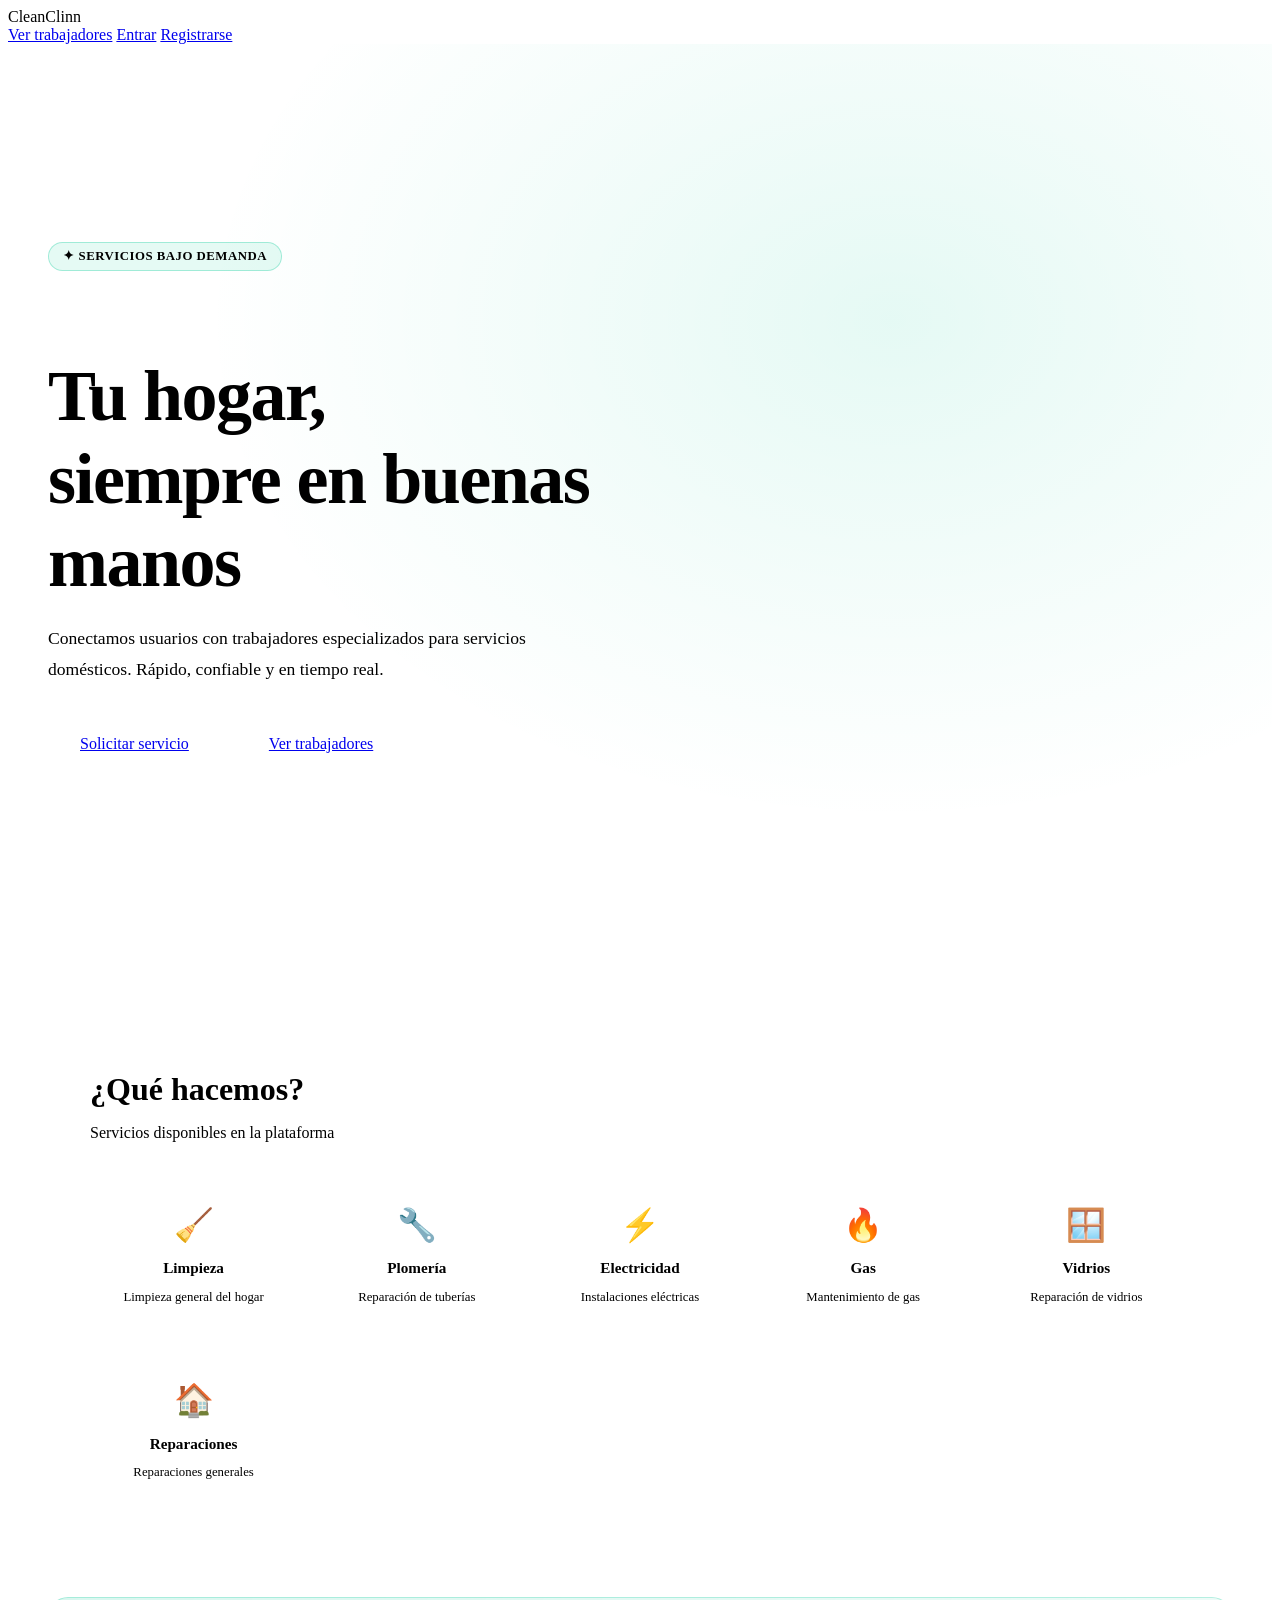
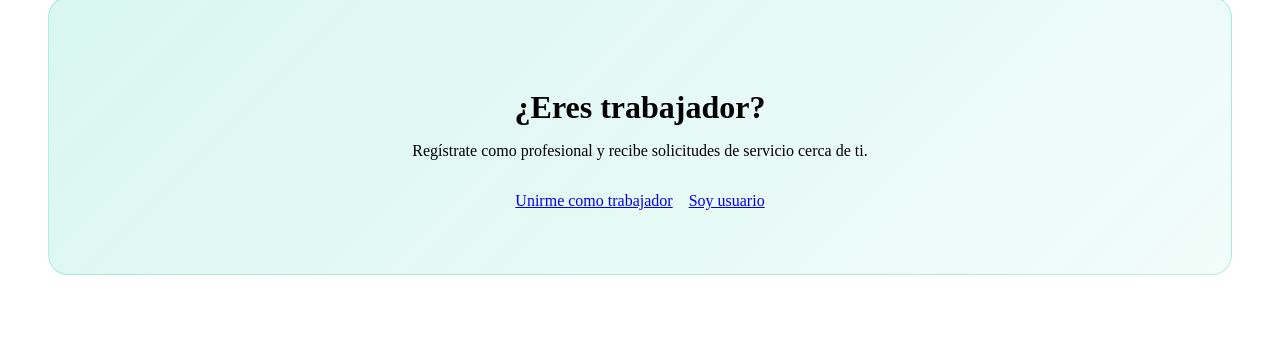
==== CleanClinn/wwwroot/index.html @ 0477263e "feat: estructura base, estilos generales y landing page" ====
﻿<!DOCTYPE html>
<html lang="es">
<head>
    <meta charset="UTF-8" />
    <meta name="viewport" content="width=device-width, initial-scale=1.0" />
    <title>Clean Clinn — Servicios para el hogar</title>
    <link rel="stylesheet" href="/css/style.css" />
    <style>
        .hero {
            min-height: 88vh;
            display: flex;
            align-items: center;
            padding: 4rem 2.5rem;
            background: radial-gradient(ellipse at 70% 30%, rgba(0,200,150,0.1) 0%, transparent 55%);
            position: relative;
            overflow: hidden;
        }

            .hero::before {
                content: '';
                position: absolute;
                inset: 0;
                background-image: radial-gradient(circle, rgba(255,255,255,0.03) 1px, transparent 1px);
                background-size: 32px 32px;
                pointer-events: none;
            }

        .hero-content {
            max-width: 640px;
            z-index: 1;
        }

        .hero-tag {
            display: inline-flex;
            align-items: center;
            gap: 0.5rem;
            background: rgba(0,200,150,0.1);
            border: 1px solid rgba(0,200,150,0.3);
            color: var(--verde);
            padding: 0.35rem 0.9rem;
            border-radius: 999px;
            font-size: 0.8rem;
            font-weight: 600;
            letter-spacing: 0.5px;
            text-transform: uppercase;
            margin-bottom: 1.5rem;
        }

        .hero h1 {
            font-size: clamp(2.5rem, 6vw, 4.5rem);
            letter-spacing: -1.5px;
            margin-bottom: 1.2rem;
        }

            .hero h1 .accent {
                color: var(--verde);
            }

        .hero p {
            font-size: 1.1rem;
            color: var(--gris-texto);
            max-width: 480px;
            margin-bottom: 2.2rem;
            line-height: 1.8;
        }

        .hero-btns {
            display: flex;
            gap: 1rem;
            flex-wrap: wrap;
        }

            .hero-btns .btn {
                padding: 0.85rem 2rem;
                font-size: 1rem;
            }

        /* Servicios */
        .servicios-section {
            padding: 5rem 2.5rem;
        }

            .servicios-section h2 {
                font-size: 2rem;
                margin-bottom: 0.5rem;
            }

            .servicios-section .sub {
                color: var(--gris-texto);
                margin-bottom: 2.5rem;
            }

        .servicios-grid {
            display: grid;
            grid-template-columns: repeat(auto-fill, minmax(200px, 1fr));
            gap: 1rem;
        }

        .servicio-item {
            background: var(--gris-oscuro);
            border: 1px solid var(--gris-borde);
            border-radius: var(--radio);
            padding: 1.5rem 1.2rem;
            text-align: center;
            transition: border-color 0.2s, transform 0.2s;
        }

            .servicio-item:hover {
                border-color: var(--verde);
                transform: translateY(-3px);
            }

            .servicio-item .icono {
                font-size: 2rem;
                margin-bottom: 0.8rem;
            }

            .servicio-item h3 {
                font-size: 0.95rem;
                margin-bottom: 0.3rem;
            }

            .servicio-item p {
                font-size: 0.8rem;
                color: var(--gris-texto);
            }

        /* CTA */
        .cta-section {
            margin: 0 2.5rem 5rem;
            background: linear-gradient(135deg, rgba(0,200,150,0.15), rgba(0,200,150,0.05));
            border: 1px solid rgba(0,200,150,0.25);
            border-radius: 20px;
            padding: 4rem 3rem;
            text-align: center;
        }

            .cta-section h2 {
                font-size: 2rem;
                margin-bottom: 0.8rem;
            }

            .cta-section p {
                color: var(--gris-texto);
                margin-bottom: 2rem;
            }

        .cta-btns {
            display: flex;
            gap: 1rem;
            justify-content: center;
            flex-wrap: wrap;
        }
    </style>
</head>
<body>

    <nav class="navbar">
        <div class="logo">Clean<span>Clinn</span></div>
        <nav>
            <a href="/trabajadores.html" class="btn btn-outline btn-sm">Ver trabajadores</a>
            <a href="/login.html" class="btn btn-outline btn-sm">Entrar</a>
            <a href="/register.html" class="btn btn-primary btn-sm">Registrarse</a>
        </nav>
    </nav>

    <section class="hero">
        <div class="hero-content">
            <div class="hero-tag">✦ Servicios bajo demanda</div>
            <h1>Tu hogar,<br />siempre en <span class="accent">buenas manos</span></h1>
            <p>Conectamos usuarios con trabajadores especializados para servicios domésticos. Rápido, confiable y en tiempo real.</p>
            <div class="hero-btns">
                <a href="/register.html" class="btn btn-primary">Solicitar servicio</a>
                <a href="/trabajadores.html" class="btn btn-outline">Ver trabajadores</a>
            </div>
        </div>
    </section>

    <section class="servicios-section">
        <div style="max-width:1100px; margin:0 auto;">
            <h2>¿Qué hacemos?</h2>
            <p class="sub">Servicios disponibles en la plataforma</p>
            <div class="servicios-grid">
                <div class="servicio-item">
                    <div class="icono">🧹</div>
                    <h3>Limpieza</h3>
                    <p>Limpieza general del hogar</p>
                </div>
                <div class="servicio-item">
                    <div class="icono">🔧</div>
                    <h3>Plomería</h3>
                    <p>Reparación de tuberías</p>
                </div>
                <div class="servicio-item">
                    <div class="icono">⚡</div>
                    <h3>Electricidad</h3>
                    <p>Instalaciones eléctricas</p>
                </div>
                <div class="servicio-item">
                    <div class="icono">🔥</div>
                    <h3>Gas</h3>
                    <p>Mantenimiento de gas</p>
                </div>
                <div class="servicio-item">
                    <div class="icono">🪟</div>
                    <h3>Vidrios</h3>
                    <p>Reparación de vidrios</p>
                </div>
                <div class="servicio-item">
                    <div class="icono">🏠</div>
                    <h3>Reparaciones</h3>
                    <p>Reparaciones generales</p>
                </div>
            </div>
        </div>
    </section>

    <section class="cta-section">
        <h2>¿Eres trabajador?</h2>
        <p>Regístrate como profesional y recibe solicitudes de servicio cerca de ti.</p>
        <div class="cta-btns">
            <a href="/register.html" class="btn btn-primary">Unirme como trabajador</a>
            <a href="/register.html" class="btn btn-outline">Soy usuario</a>
        </div>
    </section>

    <div id="toast"></div>
</body>
</html>
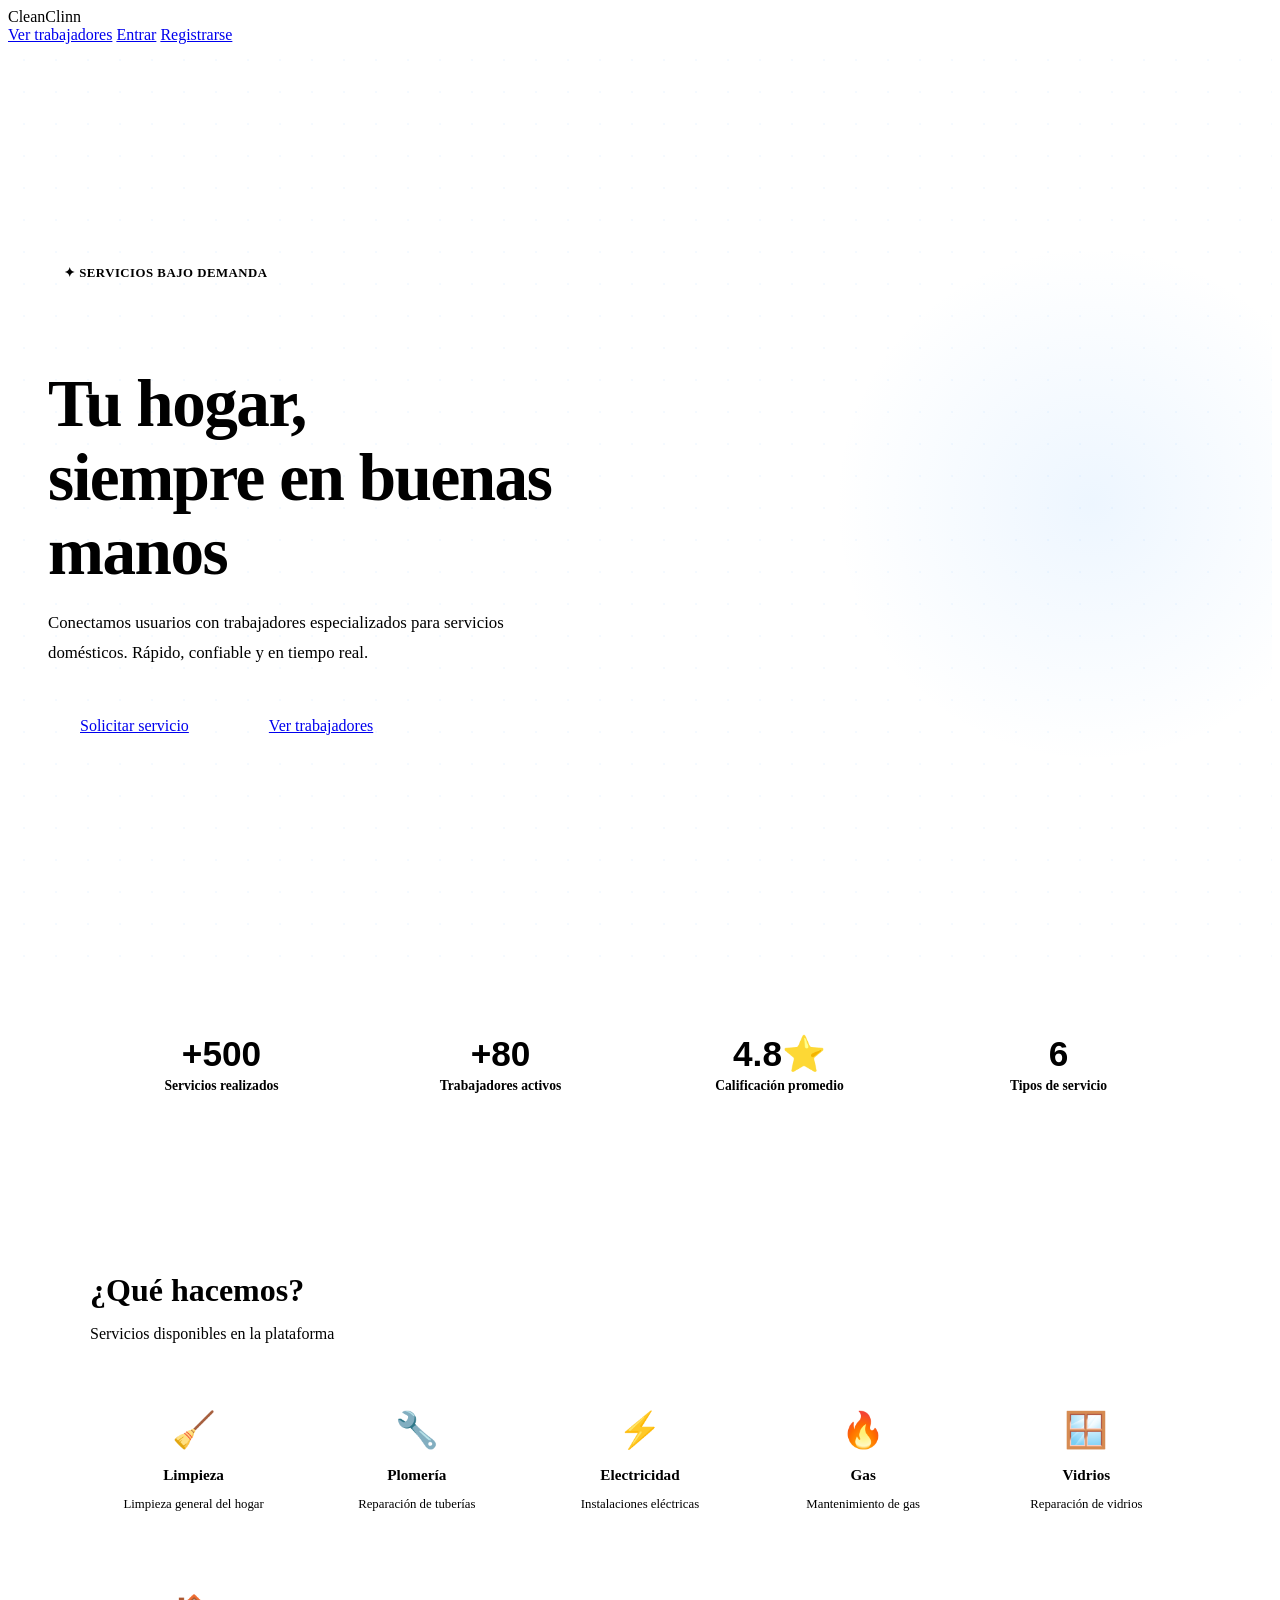
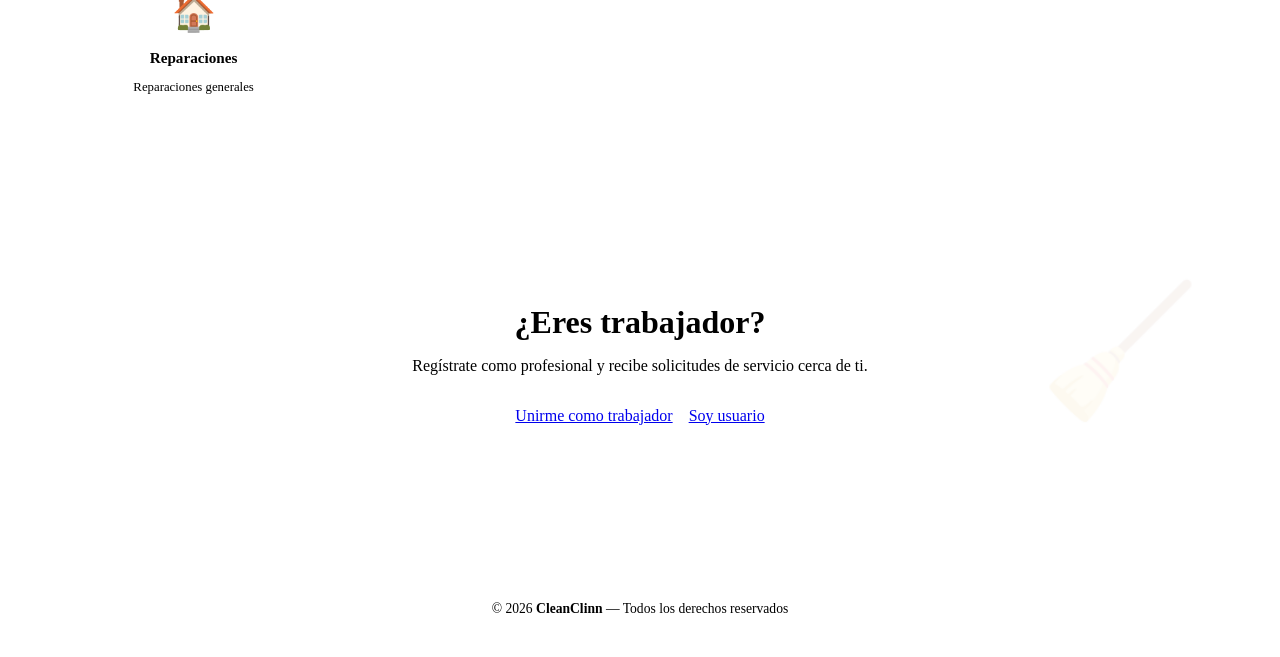
==== commit 1c0255ec: "feat: rediseño UI completo con tema pastel azul" ====
--- a/CleanClinn/wwwroot/index.html
+++ b/CleanClinn/wwwroot/index.html
@@ -6,12 +6,13 @@
     <title>Clean Clinn — Servicios para el hogar</title>
     <link rel="stylesheet" href="/css/style.css" />
     <style>
+        /* ── Hero ── */
         .hero {
             min-height: 88vh;
             display: flex;
             align-items: center;
             padding: 4rem 2.5rem;
-            background: radial-gradient(ellipse at 70% 30%, rgba(0,200,150,0.1) 0%, transparent 55%);
+            background: radial-gradient(ellipse at 80% 10%, rgba(110,181,255,0.18) 0%, transparent 50%), radial-gradient(ellipse at 10% 80%, rgba(133,217,176,0.13) 0%, transparent 50%), var(--fondo);
             position: relative;
             overflow: hidden;
         }
@@ -20,13 +21,27 @@
                 content: '';
                 position: absolute;
                 inset: 0;
-                background-image: radial-gradient(circle, rgba(255,255,255,0.03) 1px, transparent 1px);
+                background-image: radial-gradient(circle, rgba(110,181,255,0.07) 1px, transparent 1px);
                 background-size: 32px 32px;
                 pointer-events: none;
             }
 
+            /* Burbuja decorativa */
+            .hero::after {
+                content: '';
+                position: absolute;
+                right: -80px;
+                top: 50%;
+                transform: translateY(-50%);
+                width: 520px;
+                height: 520px;
+                border-radius: 50%;
+                background: radial-gradient(circle, rgba(110,181,255,0.12) 0%, transparent 70%);
+                pointer-events: none;
+            }
+
         .hero-content {
-            max-width: 640px;
+            max-width: 620px;
             z-index: 1;
         }
 
@@ -34,34 +49,38 @@
             display: inline-flex;
             align-items: center;
             gap: 0.5rem;
-            background: rgba(0,200,150,0.1);
-            border: 1px solid rgba(0,200,150,0.3);
-            color: var(--verde);
-            padding: 0.35rem 0.9rem;
+            background: var(--azul-bg);
+            border: 1px solid var(--azul-suave);
+            color: var(--azul-dark);
+            padding: 0.38rem 1rem;
             border-radius: 999px;
             font-size: 0.8rem;
-            font-weight: 600;
+            font-weight: 700;
             letter-spacing: 0.5px;
             text-transform: uppercase;
             margin-bottom: 1.5rem;
         }
 
         .hero h1 {
-            font-size: clamp(2.5rem, 6vw, 4.5rem);
+            font-size: clamp(2.4rem, 6vw, 4.2rem);
             letter-spacing: -1.5px;
             margin-bottom: 1.2rem;
+            color: var(--texto);
+            line-height: 1.1;
         }
 
             .hero h1 .accent {
-                color: var(--verde);
+                color: var(--azul-dark);
+                position: relative;
             }
 
         .hero p {
-            font-size: 1.1rem;
-            color: var(--gris-texto);
+            font-size: 1.05rem;
+            color: var(--texto-suave);
             max-width: 480px;
             margin-bottom: 2.2rem;
             line-height: 1.8;
+            font-weight: 500;
         }
 
         .hero-btns {
@@ -75,74 +94,139 @@
                 font-size: 1rem;
             }
 
-        /* Servicios */
+        /* ── Servicios ── */
         .servicios-section {
             padding: 5rem 2.5rem;
+            background: var(--blanco);
         }
 
             .servicios-section h2 {
                 font-size: 2rem;
                 margin-bottom: 0.5rem;
+                color: var(--texto);
             }
 
             .servicios-section .sub {
-                color: var(--gris-texto);
+                color: var(--texto-suave);
                 margin-bottom: 2.5rem;
+                font-weight: 500;
             }
 
         .servicios-grid {
             display: grid;
-            grid-template-columns: repeat(auto-fill, minmax(200px, 1fr));
+            grid-template-columns: repeat(auto-fill, minmax(180px, 1fr));
             gap: 1rem;
         }
 
         .servicio-item {
-            background: var(--gris-oscuro);
-            border: 1px solid var(--gris-borde);
+            background: var(--fondo);
+            border: 1.5px solid var(--borde);
             border-radius: var(--radio);
-            padding: 1.5rem 1.2rem;
+            padding: 1.6rem 1.2rem;
             text-align: center;
-            transition: border-color 0.2s, transform 0.2s;
+            transition: border-color 0.2s, transform 0.2s, box-shadow 0.2s;
+            cursor: default;
         }
 
             .servicio-item:hover {
-                border-color: var(--verde);
-                transform: translateY(-3px);
+                border-color: var(--azul-suave);
+                transform: translateY(-4px);
+                box-shadow: var(--sombra-hover);
+                background: var(--blanco);
             }
 
             .servicio-item .icono {
-                font-size: 2rem;
+                font-size: 2.2rem;
                 margin-bottom: 0.8rem;
+                display: block;
             }
 
             .servicio-item h3 {
                 font-size: 0.95rem;
                 margin-bottom: 0.3rem;
+                color: var(--texto);
             }
 
             .servicio-item p {
                 font-size: 0.8rem;
-                color: var(--gris-texto);
-            }
-
-        /* CTA */
+                color: var(--texto-suave);
+                font-weight: 500;
+            }
+
+        /* ── Stats ── */
+        .stats-section {
+            padding: 3rem 2.5rem;
+            background: var(--fondo);
+        }
+
+        .stats-grid {
+            max-width: 1100px;
+            margin: 0 auto;
+            display: grid;
+            grid-template-columns: repeat(auto-fit, minmax(180px, 1fr));
+            gap: 1rem;
+        }
+
+        .stat-item {
+            background: var(--blanco);
+            border: 1px solid var(--borde);
+            border-radius: var(--radio);
+            padding: 1.5rem;
+            text-align: center;
+            box-shadow: var(--sombra);
+        }
+
+            .stat-item .valor {
+                font-family: 'Nunito', sans-serif;
+                font-size: 2.2rem;
+                font-weight: 800;
+                color: var(--azul-dark);
+                line-height: 1;
+                margin-bottom: 0.4rem;
+            }
+
+            .stat-item .etiqueta {
+                font-size: 0.85rem;
+                color: var(--texto-suave);
+                font-weight: 600;
+            }
+
+        /* ── CTA ── */
         .cta-section {
             margin: 0 2.5rem 5rem;
-            background: linear-gradient(135deg, rgba(0,200,150,0.15), rgba(0,200,150,0.05));
-            border: 1px solid rgba(0,200,150,0.25);
-            border-radius: 20px;
+            background: linear-gradient(135deg, var(--azul-bg) 0%, #EAF6F0 100%);
+            border: 1.5px solid var(--borde);
+            border-radius: 24px;
             padding: 4rem 3rem;
             text-align: center;
-        }
+            position: relative;
+            overflow: hidden;
+        }
+
+            .cta-section::before {
+                content: '🧹';
+                position: absolute;
+                font-size: 8rem;
+                opacity: 0.06;
+                right: 2rem;
+                top: 50%;
+                transform: translateY(-50%);
+                pointer-events: none;
+            }
 
             .cta-section h2 {
                 font-size: 2rem;
                 margin-bottom: 0.8rem;
+                color: var(--texto);
             }
 
             .cta-section p {
-                color: var(--gris-texto);
+                color: var(--texto-suave);
                 margin-bottom: 2rem;
+                font-weight: 500;
+                max-width: 480px;
+                margin-left: auto;
+                margin-right: auto;
             }
 
         .cta-btns {
@@ -150,6 +234,45 @@
             gap: 1rem;
             justify-content: center;
             flex-wrap: wrap;
+        }
+
+        /* ── Footer ── */
+        .footer {
+            text-align: center;
+            padding: 2rem;
+            font-size: 0.85rem;
+            color: var(--texto-claro);
+            border-top: 1px solid var(--borde);
+            font-weight: 500;
+        }
+
+            .footer span {
+                color: var(--azul-dark);
+                font-weight: 700;
+            }
+
+        /* ── Responsive ── */
+        @media (max-width: 640px) {
+            .hero {
+                padding: 3rem 1.2rem;
+                min-height: auto;
+                padding-top: 5rem;
+            }
+
+            .hero-btns .btn {
+                width: 100%;
+                justify-content: center;
+            }
+
+            .servicios-section,
+            .stats-section {
+                padding: 3rem 1.2rem;
+            }
+
+            .cta-section {
+                margin: 0 1rem 3rem;
+                padding: 2.5rem 1.5rem;
+            }
         }
     </style>
 </head>
@@ -164,6 +287,7 @@
         </nav>
     </nav>
 
+    <!-- Hero -->
     <section class="hero">
         <div class="hero-content">
             <div class="hero-tag">✦ Servicios bajo demanda</div>
@@ -176,38 +300,61 @@
         </div>
     </section>
 
+    <!-- Stats -->
+    <section class="stats-section">
+        <div class="stats-grid">
+            <div class="stat-item">
+                <div class="valor">+500</div>
+                <div class="etiqueta">Servicios realizados</div>
+            </div>
+            <div class="stat-item">
+                <div class="valor">+80</div>
+                <div class="etiqueta">Trabajadores activos</div>
+            </div>
+            <div class="stat-item">
+                <div class="valor">4.8⭐</div>
+                <div class="etiqueta">Calificación promedio</div>
+            </div>
+            <div class="stat-item">
+                <div class="valor">6</div>
+                <div class="etiqueta">Tipos de servicio</div>
+            </div>
+        </div>
+    </section>
+
+    <!-- Servicios -->
     <section class="servicios-section">
         <div style="max-width:1100px; margin:0 auto;">
             <h2>¿Qué hacemos?</h2>
             <p class="sub">Servicios disponibles en la plataforma</p>
             <div class="servicios-grid">
                 <div class="servicio-item">
-                    <div class="icono">🧹</div>
+                    <span class="icono">🧹</span>
                     <h3>Limpieza</h3>
                     <p>Limpieza general del hogar</p>
                 </div>
                 <div class="servicio-item">
-                    <div class="icono">🔧</div>
+                    <span class="icono">🔧</span>
                     <h3>Plomería</h3>
                     <p>Reparación de tuberías</p>
                 </div>
                 <div class="servicio-item">
-                    <div class="icono">⚡</div>
+                    <span class="icono">⚡</span>
                     <h3>Electricidad</h3>
                     <p>Instalaciones eléctricas</p>
                 </div>
                 <div class="servicio-item">
-                    <div class="icono">🔥</div>
+                    <span class="icono">🔥</span>
                     <h3>Gas</h3>
                     <p>Mantenimiento de gas</p>
                 </div>
                 <div class="servicio-item">
-                    <div class="icono">🪟</div>
+                    <span class="icono">🪟</span>
                     <h3>Vidrios</h3>
                     <p>Reparación de vidrios</p>
                 </div>
                 <div class="servicio-item">
-                    <div class="icono">🏠</div>
+                    <span class="icono">🏠</span>
                     <h3>Reparaciones</h3>
                     <p>Reparaciones generales</p>
                 </div>
@@ -215,6 +362,7 @@
         </div>
     </section>
 
+    <!-- CTA -->
     <section class="cta-section">
         <h2>¿Eres trabajador?</h2>
         <p>Regístrate como profesional y recibe solicitudes de servicio cerca de ti.</p>
@@ -224,6 +372,21 @@
         </div>
     </section>
 
+    <footer class="footer">
+        © 2026 <span>CleanClinn</span> — Todos los derechos reservados
+    </footer>
+
     <div id="toast"></div>
+
+    <script>
+        document.querySelectorAll('.btn').forEach(btn => {
+            btn.addEventListener('click', function () {
+                this.classList.remove('ripple-active');
+                void this.offsetWidth;
+                this.classList.add('ripple-active');
+                setTimeout(() => this.classList.remove('ripple-active'), 600);
+            });
+        });
+    </script>
 </body>
 </html>
